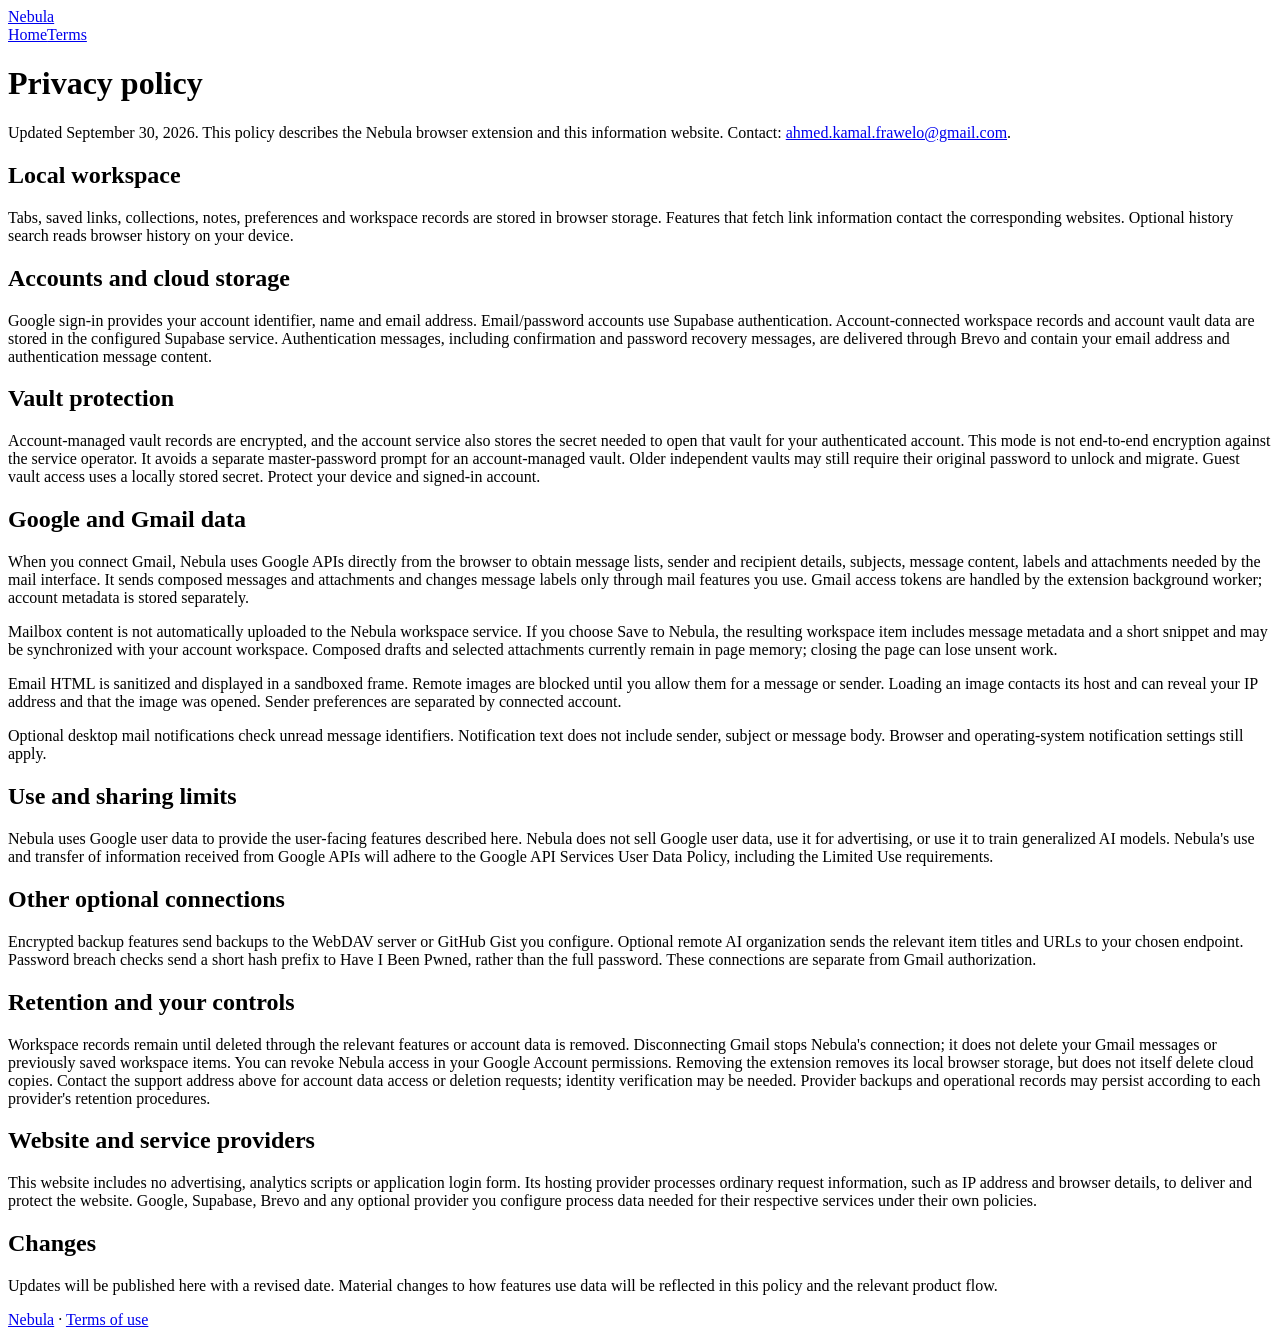
==== privacy.html @ 70a05507 "Publish Nebula information page: privacy.html" ====
<!doctype html>
<html lang="en"><head><meta charset="utf-8"><meta name="viewport" content="width=device-width,initial-scale=1"><title>Nebula — Privacy policy</title><link rel="stylesheet" href="style.css"></head><body><header><a href="./" class="brand">Nebula</a><nav aria-label="Main"><a href="./">Home</a><a href="terms.html">Terms</a></nav></header><main>
<h1>Privacy policy</h1><p>Updated September 30, 2026. This policy describes the Nebula browser extension and this information website. Contact: <a href="mailto:ahmed.kamal.frawelo@gmail.com">ahmed.kamal.frawelo@gmail.com</a>.</p>
<h2>Local workspace</h2><p>Tabs, saved links, collections, notes, preferences and workspace records are stored in browser storage. Features that fetch link information contact the corresponding websites. Optional history search reads browser history on your device.</p>
<h2>Accounts and cloud storage</h2><p>Google sign-in provides your account identifier, name and email address. Email/password accounts use Supabase authentication. Account-connected workspace records and account vault data are stored in the configured Supabase service. Authentication messages, including confirmation and password recovery messages, are delivered through Brevo and contain your email address and authentication message content.</p>
<h2>Vault protection</h2><p>Account-managed vault records are encrypted, and the account service also stores the secret needed to open that vault for your authenticated account. This mode is not end-to-end encryption against the service operator. It avoids a separate master-password prompt for an account-managed vault. Older independent vaults may still require their original password to unlock and migrate. Guest vault access uses a locally stored secret. Protect your device and signed-in account.</p>
<h2>Google and Gmail data</h2><p>When you connect Gmail, Nebula uses Google APIs directly from the browser to obtain message lists, sender and recipient details, subjects, message content, labels and attachments needed by the mail interface. It sends composed messages and attachments and changes message labels only through mail features you use. Gmail access tokens are handled by the extension background worker; account metadata is stored separately.</p>
<p>Mailbox content is not automatically uploaded to the Nebula workspace service. If you choose Save to Nebula, the resulting workspace item includes message metadata and a short snippet and may be synchronized with your account workspace. Composed drafts and selected attachments currently remain in page memory; closing the page can lose unsent work.</p>
<p>Email HTML is sanitized and displayed in a sandboxed frame. Remote images are blocked until you allow them for a message or sender. Loading an image contacts its host and can reveal your IP address and that the image was opened. Sender preferences are separated by connected account.</p>
<p>Optional desktop mail notifications check unread message identifiers. Notification text does not include sender, subject or message body. Browser and operating-system notification settings still apply.</p>
<h2>Use and sharing limits</h2><p>Nebula uses Google user data to provide the user-facing features described here. Nebula does not sell Google user data, use it for advertising, or use it to train generalized AI models. Nebula's use and transfer of information received from Google APIs will adhere to the Google API Services User Data Policy, including the Limited Use requirements.</p>
<h2>Other optional connections</h2><p>Encrypted backup features send backups to the WebDAV server or GitHub Gist you configure. Optional remote AI organization sends the relevant item titles and URLs to your chosen endpoint. Password breach checks send a short hash prefix to Have I Been Pwned, rather than the full password. These connections are separate from Gmail authorization.</p>
<h2>Retention and your controls</h2><p>Workspace records remain until deleted through the relevant features or account data is removed. Disconnecting Gmail stops Nebula's connection; it does not delete your Gmail messages or previously saved workspace items. You can revoke Nebula access in your Google Account permissions. Removing the extension removes its local browser storage, but does not itself delete cloud copies. Contact the support address above for account data access or deletion requests; identity verification may be needed. Provider backups and operational records may persist according to each provider's retention procedures.</p>
<h2>Website and service providers</h2><p>This website includes no advertising, analytics scripts or application login form. Its hosting provider processes ordinary request information, such as IP address and browser details, to deliver and protect the website. Google, Supabase, Brevo and any optional provider you configure process data needed for their respective services under their own policies.</p>
<h2>Changes</h2><p>Updates will be published here with a revised date. Material changes to how features use data will be reflected in this policy and the relevant product flow.</p>
</main><footer><a href="./">Nebula</a> · <a href="terms.html">Terms of use</a></footer></body></html>
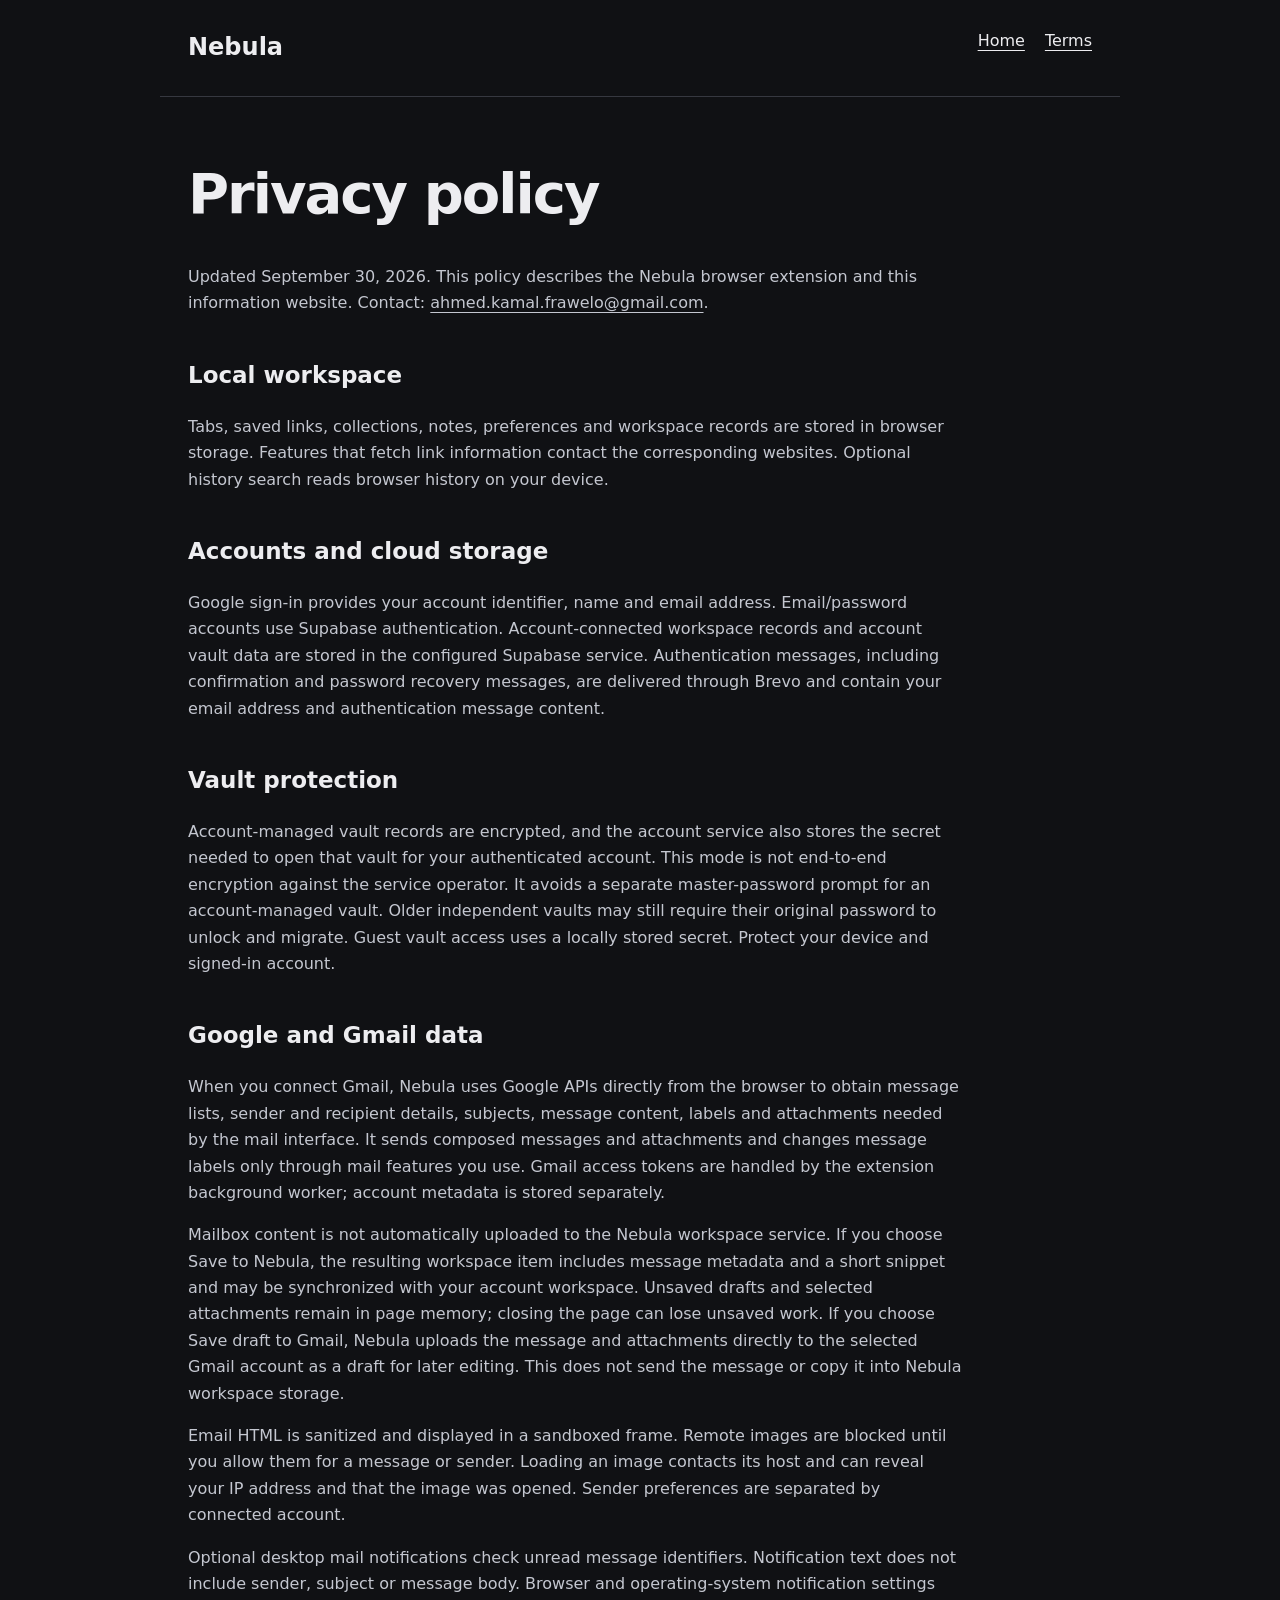
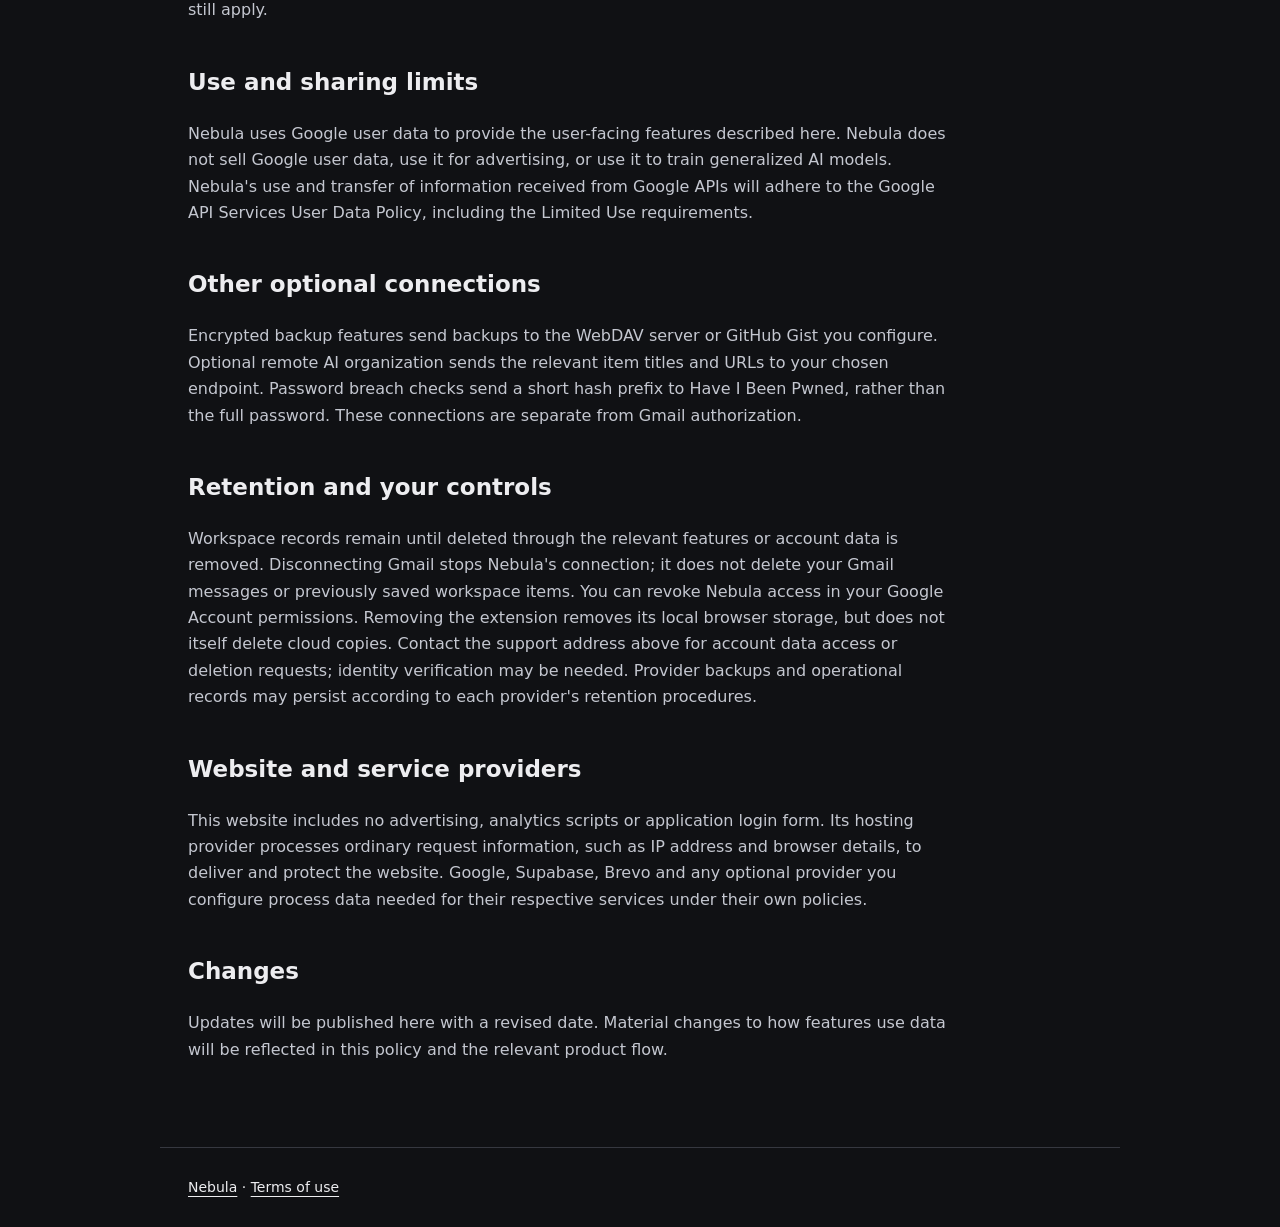
==== commit 371a9e05: "docs: explain explicit Gmail draft storage" ====
--- a/privacy.html
+++ b/privacy.html
@@ -1,16 +1,16 @@
-<!doctype html>
-<html lang="en"><head><meta charset="utf-8"><meta name="viewport" content="width=device-width,initial-scale=1"><title>Nebula — Privacy policy</title><link rel="stylesheet" href="style.css"></head><body><header><a href="./" class="brand">Nebula</a><nav aria-label="Main"><a href="./">Home</a><a href="terms.html">Terms</a></nav></header><main>
-<h1>Privacy policy</h1><p>Updated September 30, 2026. This policy describes the Nebula browser extension and this information website. Contact: <a href="mailto:ahmed.kamal.frawelo@gmail.com">ahmed.kamal.frawelo@gmail.com</a>.</p>
-<h2>Local workspace</h2><p>Tabs, saved links, collections, notes, preferences and workspace records are stored in browser storage. Features that fetch link information contact the corresponding websites. Optional history search reads browser history on your device.</p>
-<h2>Accounts and cloud storage</h2><p>Google sign-in provides your account identifier, name and email address. Email/password accounts use Supabase authentication. Account-connected workspace records and account vault data are stored in the configured Supabase service. Authentication messages, including confirmation and password recovery messages, are delivered through Brevo and contain your email address and authentication message content.</p>
-<h2>Vault protection</h2><p>Account-managed vault records are encrypted, and the account service also stores the secret needed to open that vault for your authenticated account. This mode is not end-to-end encryption against the service operator. It avoids a separate master-password prompt for an account-managed vault. Older independent vaults may still require their original password to unlock and migrate. Guest vault access uses a locally stored secret. Protect your device and signed-in account.</p>
-<h2>Google and Gmail data</h2><p>When you connect Gmail, Nebula uses Google APIs directly from the browser to obtain message lists, sender and recipient details, subjects, message content, labels and attachments needed by the mail interface. It sends composed messages and attachments and changes message labels only through mail features you use. Gmail access tokens are handled by the extension background worker; account metadata is stored separately.</p>
-<p>Mailbox content is not automatically uploaded to the Nebula workspace service. If you choose Save to Nebula, the resulting workspace item includes message metadata and a short snippet and may be synchronized with your account workspace. Composed drafts and selected attachments currently remain in page memory; closing the page can lose unsent work.</p>
-<p>Email HTML is sanitized and displayed in a sandboxed frame. Remote images are blocked until you allow them for a message or sender. Loading an image contacts its host and can reveal your IP address and that the image was opened. Sender preferences are separated by connected account.</p>
-<p>Optional desktop mail notifications check unread message identifiers. Notification text does not include sender, subject or message body. Browser and operating-system notification settings still apply.</p>
-<h2>Use and sharing limits</h2><p>Nebula uses Google user data to provide the user-facing features described here. Nebula does not sell Google user data, use it for advertising, or use it to train generalized AI models. Nebula's use and transfer of information received from Google APIs will adhere to the Google API Services User Data Policy, including the Limited Use requirements.</p>
-<h2>Other optional connections</h2><p>Encrypted backup features send backups to the WebDAV server or GitHub Gist you configure. Optional remote AI organization sends the relevant item titles and URLs to your chosen endpoint. Password breach checks send a short hash prefix to Have I Been Pwned, rather than the full password. These connections are separate from Gmail authorization.</p>
-<h2>Retention and your controls</h2><p>Workspace records remain until deleted through the relevant features or account data is removed. Disconnecting Gmail stops Nebula's connection; it does not delete your Gmail messages or previously saved workspace items. You can revoke Nebula access in your Google Account permissions. Removing the extension removes its local browser storage, but does not itself delete cloud copies. Contact the support address above for account data access or deletion requests; identity verification may be needed. Provider backups and operational records may persist according to each provider's retention procedures.</p>
-<h2>Website and service providers</h2><p>This website includes no advertising, analytics scripts or application login form. Its hosting provider processes ordinary request information, such as IP address and browser details, to deliver and protect the website. Google, Supabase, Brevo and any optional provider you configure process data needed for their respective services under their own policies.</p>
-<h2>Changes</h2><p>Updates will be published here with a revised date. Material changes to how features use data will be reflected in this policy and the relevant product flow.</p>
-</main><footer><a href="./">Nebula</a> · <a href="terms.html">Terms of use</a></footer></body></html>
+<!doctype html>
+<html lang="en"><head><meta charset="utf-8"><meta name="viewport" content="width=device-width,initial-scale=1"><title>Nebula — Privacy policy</title><link rel="stylesheet" href="style.css"></head><body><header><a href="./" class="brand">Nebula</a><nav aria-label="Main"><a href="./">Home</a><a href="terms.html">Terms</a></nav></header><main>
+<h1>Privacy policy</h1><p>Updated September 30, 2026. This policy describes the Nebula browser extension and this information website. Contact: <a href="mailto:ahmed.kamal.frawelo@gmail.com">ahmed.kamal.frawelo@gmail.com</a>.</p>
+<h2>Local workspace</h2><p>Tabs, saved links, collections, notes, preferences and workspace records are stored in browser storage. Features that fetch link information contact the corresponding websites. Optional history search reads browser history on your device.</p>
+<h2>Accounts and cloud storage</h2><p>Google sign-in provides your account identifier, name and email address. Email/password accounts use Supabase authentication. Account-connected workspace records and account vault data are stored in the configured Supabase service. Authentication messages, including confirmation and password recovery messages, are delivered through Brevo and contain your email address and authentication message content.</p>
+<h2>Vault protection</h2><p>Account-managed vault records are encrypted, and the account service also stores the secret needed to open that vault for your authenticated account. This mode is not end-to-end encryption against the service operator. It avoids a separate master-password prompt for an account-managed vault. Older independent vaults may still require their original password to unlock and migrate. Guest vault access uses a locally stored secret. Protect your device and signed-in account.</p>
+<h2>Google and Gmail data</h2><p>When you connect Gmail, Nebula uses Google APIs directly from the browser to obtain message lists, sender and recipient details, subjects, message content, labels and attachments needed by the mail interface. It sends composed messages and attachments and changes message labels only through mail features you use. Gmail access tokens are handled by the extension background worker; account metadata is stored separately.</p>
+<p>Mailbox content is not automatically uploaded to the Nebula workspace service. If you choose Save to Nebula, the resulting workspace item includes message metadata and a short snippet and may be synchronized with your account workspace. Unsaved drafts and selected attachments remain in page memory; closing the page can lose unsaved work. If you choose Save draft to Gmail, Nebula uploads the message and attachments directly to the selected Gmail account as a draft for later editing. This does not send the message or copy it into Nebula workspace storage.</p>
+<p>Email HTML is sanitized and displayed in a sandboxed frame. Remote images are blocked until you allow them for a message or sender. Loading an image contacts its host and can reveal your IP address and that the image was opened. Sender preferences are separated by connected account.</p>
+<p>Optional desktop mail notifications check unread message identifiers. Notification text does not include sender, subject or message body. Browser and operating-system notification settings still apply.</p>
+<h2>Use and sharing limits</h2><p>Nebula uses Google user data to provide the user-facing features described here. Nebula does not sell Google user data, use it for advertising, or use it to train generalized AI models. Nebula's use and transfer of information received from Google APIs will adhere to the Google API Services User Data Policy, including the Limited Use requirements.</p>
+<h2>Other optional connections</h2><p>Encrypted backup features send backups to the WebDAV server or GitHub Gist you configure. Optional remote AI organization sends the relevant item titles and URLs to your chosen endpoint. Password breach checks send a short hash prefix to Have I Been Pwned, rather than the full password. These connections are separate from Gmail authorization.</p>
+<h2>Retention and your controls</h2><p>Workspace records remain until deleted through the relevant features or account data is removed. Disconnecting Gmail stops Nebula's connection; it does not delete your Gmail messages or previously saved workspace items. You can revoke Nebula access in your Google Account permissions. Removing the extension removes its local browser storage, but does not itself delete cloud copies. Contact the support address above for account data access or deletion requests; identity verification may be needed. Provider backups and operational records may persist according to each provider's retention procedures.</p>
+<h2>Website and service providers</h2><p>This website includes no advertising, analytics scripts or application login form. Its hosting provider processes ordinary request information, such as IP address and browser details, to deliver and protect the website. Google, Supabase, Brevo and any optional provider you configure process data needed for their respective services under their own policies.</p>
+<h2>Changes</h2><p>Updates will be published here with a revised date. Material changes to how features use data will be reflected in this policy and the relevant product flow.</p>
+</main><footer><a href="./">Nebula</a> · <a href="terms.html">Terms of use</a></footer></body></html>
--- a/style.css
+++ b/style.css
@@ -0,0 +1 @@
+:root{color-scheme:dark light;font-family:system-ui,sans-serif;line-height:1.65;background:#101114;color:#ededf0}*{box-sizing:border-box}body{margin:0}header,main,footer{max-width:960px;margin:auto;padding:28px}header{display:flex;justify-content:space-between;gap:24px;border-bottom:1px solid #363840}nav{display:flex;gap:20px;flex-wrap:wrap}a{color:inherit;text-underline-offset:4px}.brand{font-weight:750;text-decoration:none;font-size:24px}h1{font-size:clamp(32px,5vw,56px);line-height:1.15;letter-spacing:-.035em}h2{font-size:23px;margin-top:40px}p{max-width:76ch;color:#c4c7d0}.eyebrow{font-size:12px;letter-spacing:.15em;margin-top:40px}section{padding:8px 0}footer{border-top:1px solid #363840;font-size:14px;margin-top:40px}a:focus-visible{outline:2px solid #9caaff;outline-offset:5px}@media(max-width:540px){header{display:block}nav{margin-top:16px}header,main,footer{padding:22px}}
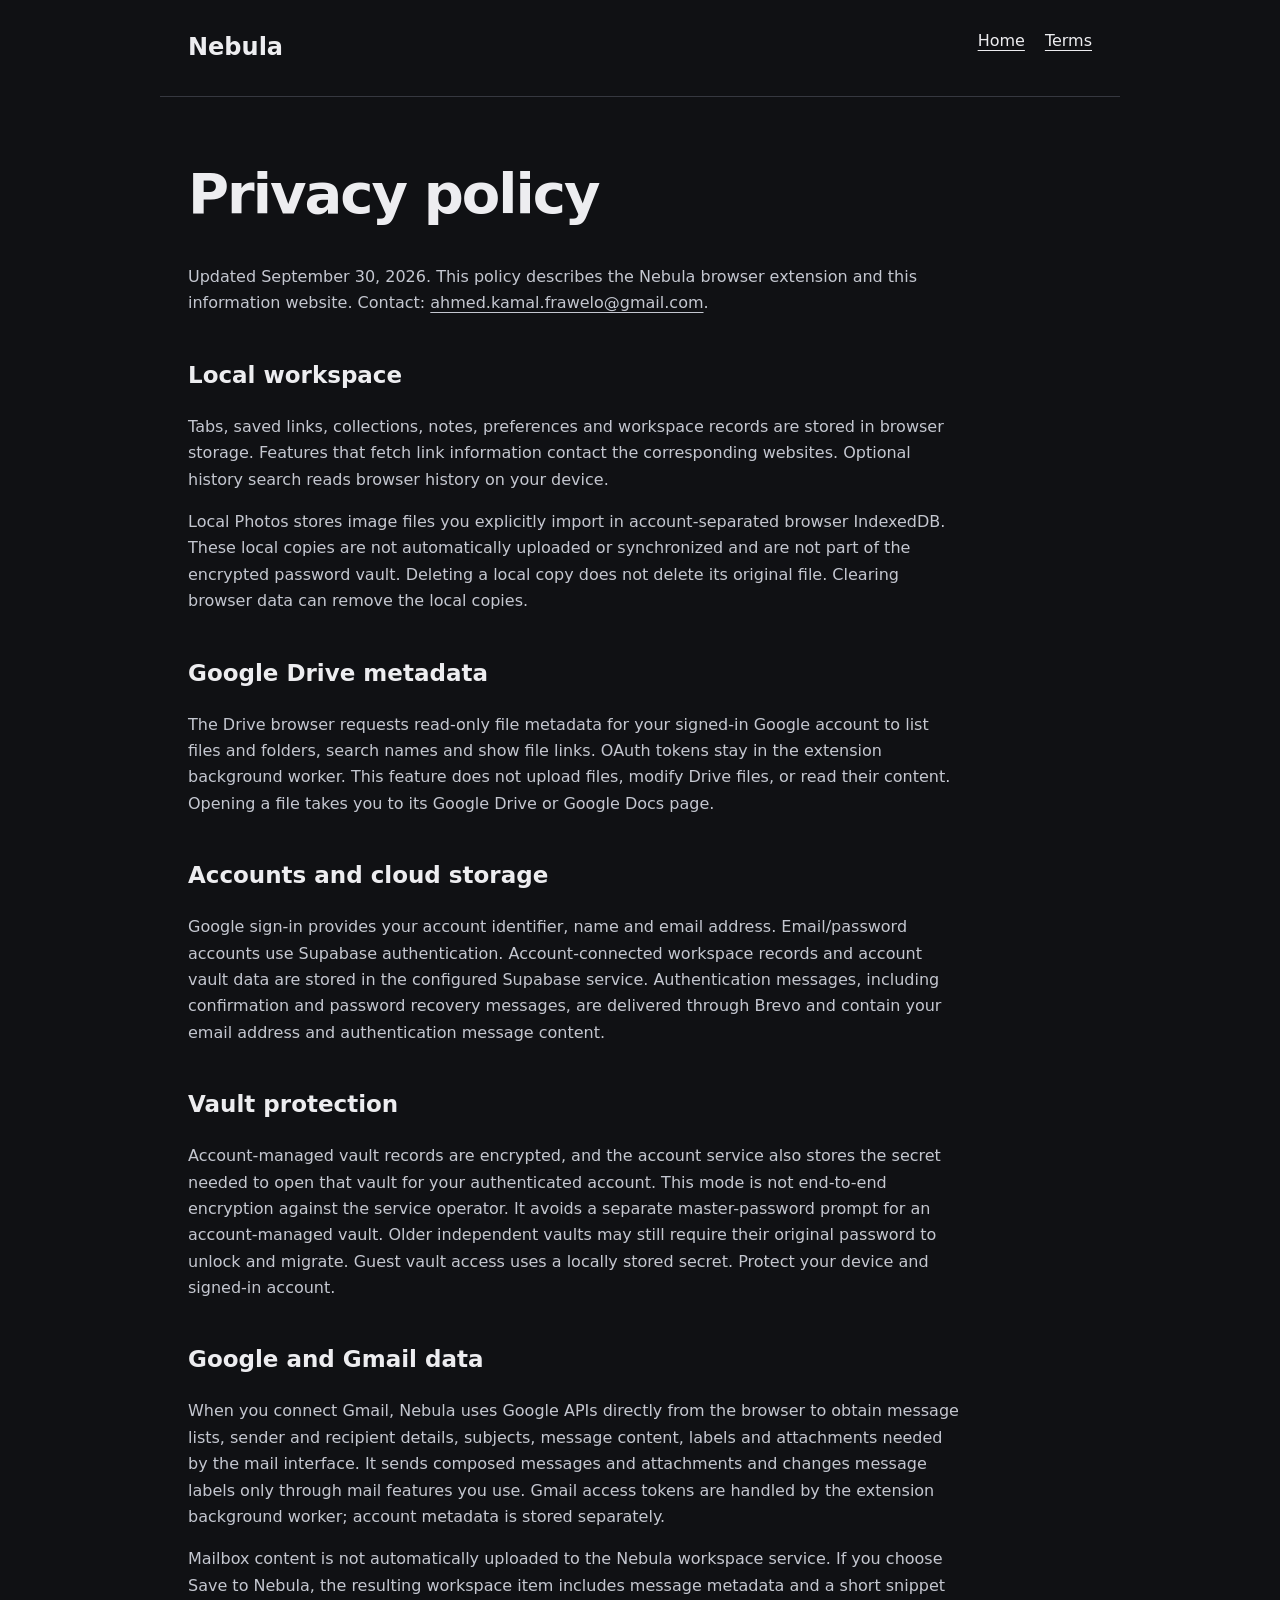
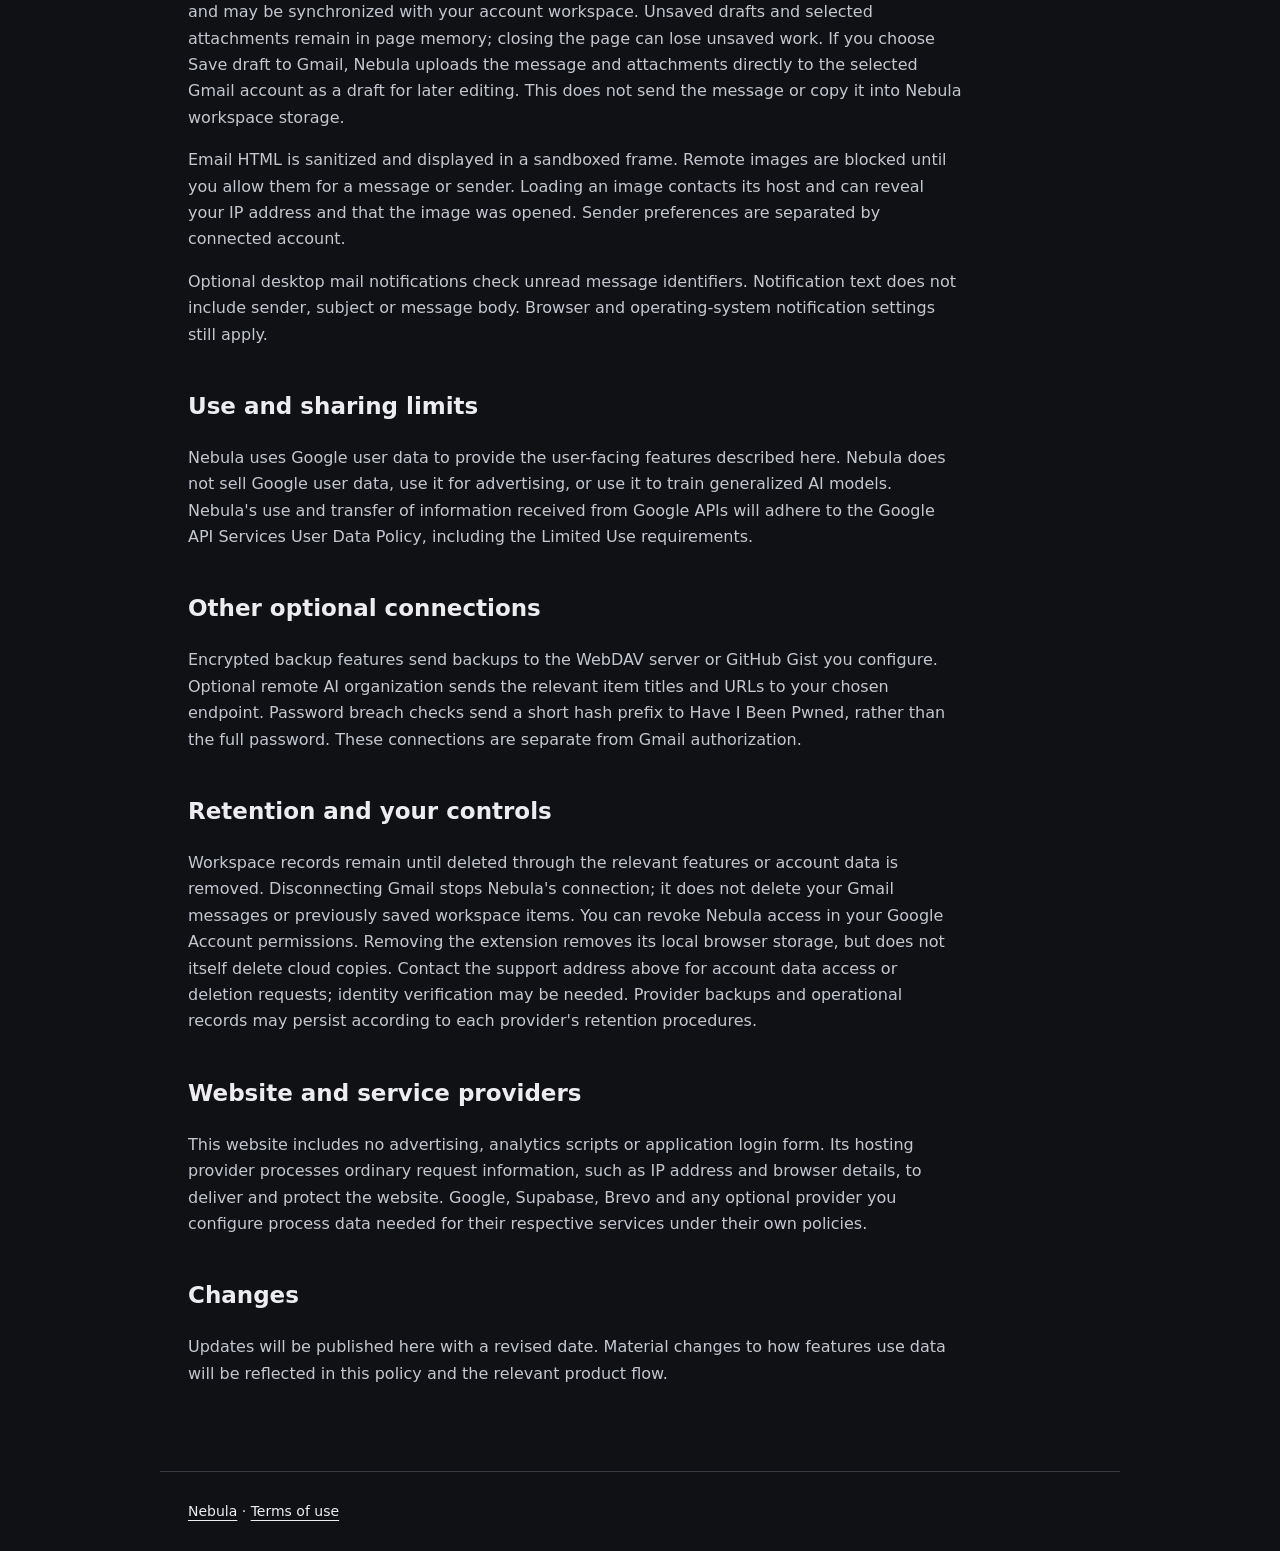
==== commit 0542cb31: "docs: disclose local photos and read-only Drive metadata" ====
--- a/privacy.html
+++ b/privacy.html
@@ -2,6 +2,8 @@
 <html lang="en"><head><meta charset="utf-8"><meta name="viewport" content="width=device-width,initial-scale=1"><title>Nebula — Privacy policy</title><link rel="stylesheet" href="style.css"></head><body><header><a href="./" class="brand">Nebula</a><nav aria-label="Main"><a href="./">Home</a><a href="terms.html">Terms</a></nav></header><main>
 <h1>Privacy policy</h1><p>Updated September 30, 2026. This policy describes the Nebula browser extension and this information website. Contact: <a href="mailto:ahmed.kamal.frawelo@gmail.com">ahmed.kamal.frawelo@gmail.com</a>.</p>
 <h2>Local workspace</h2><p>Tabs, saved links, collections, notes, preferences and workspace records are stored in browser storage. Features that fetch link information contact the corresponding websites. Optional history search reads browser history on your device.</p>
+<p>Local Photos stores image files you explicitly import in account-separated browser IndexedDB. These local copies are not automatically uploaded or synchronized and are not part of the encrypted password vault. Deleting a local copy does not delete its original file. Clearing browser data can remove the local copies.</p>
+<h2>Google Drive metadata</h2><p>The Drive browser requests read-only file metadata for your signed-in Google account to list files and folders, search names and show file links. OAuth tokens stay in the extension background worker. This feature does not upload files, modify Drive files, or read their content. Opening a file takes you to its Google Drive or Google Docs page.</p>
 <h2>Accounts and cloud storage</h2><p>Google sign-in provides your account identifier, name and email address. Email/password accounts use Supabase authentication. Account-connected workspace records and account vault data are stored in the configured Supabase service. Authentication messages, including confirmation and password recovery messages, are delivered through Brevo and contain your email address and authentication message content.</p>
 <h2>Vault protection</h2><p>Account-managed vault records are encrypted, and the account service also stores the secret needed to open that vault for your authenticated account. This mode is not end-to-end encryption against the service operator. It avoids a separate master-password prompt for an account-managed vault. Older independent vaults may still require their original password to unlock and migrate. Guest vault access uses a locally stored secret. Protect your device and signed-in account.</p>
 <h2>Google and Gmail data</h2><p>When you connect Gmail, Nebula uses Google APIs directly from the browser to obtain message lists, sender and recipient details, subjects, message content, labels and attachments needed by the mail interface. It sends composed messages and attachments and changes message labels only through mail features you use. Gmail access tokens are handled by the extension background worker; account metadata is stored separately.</p>
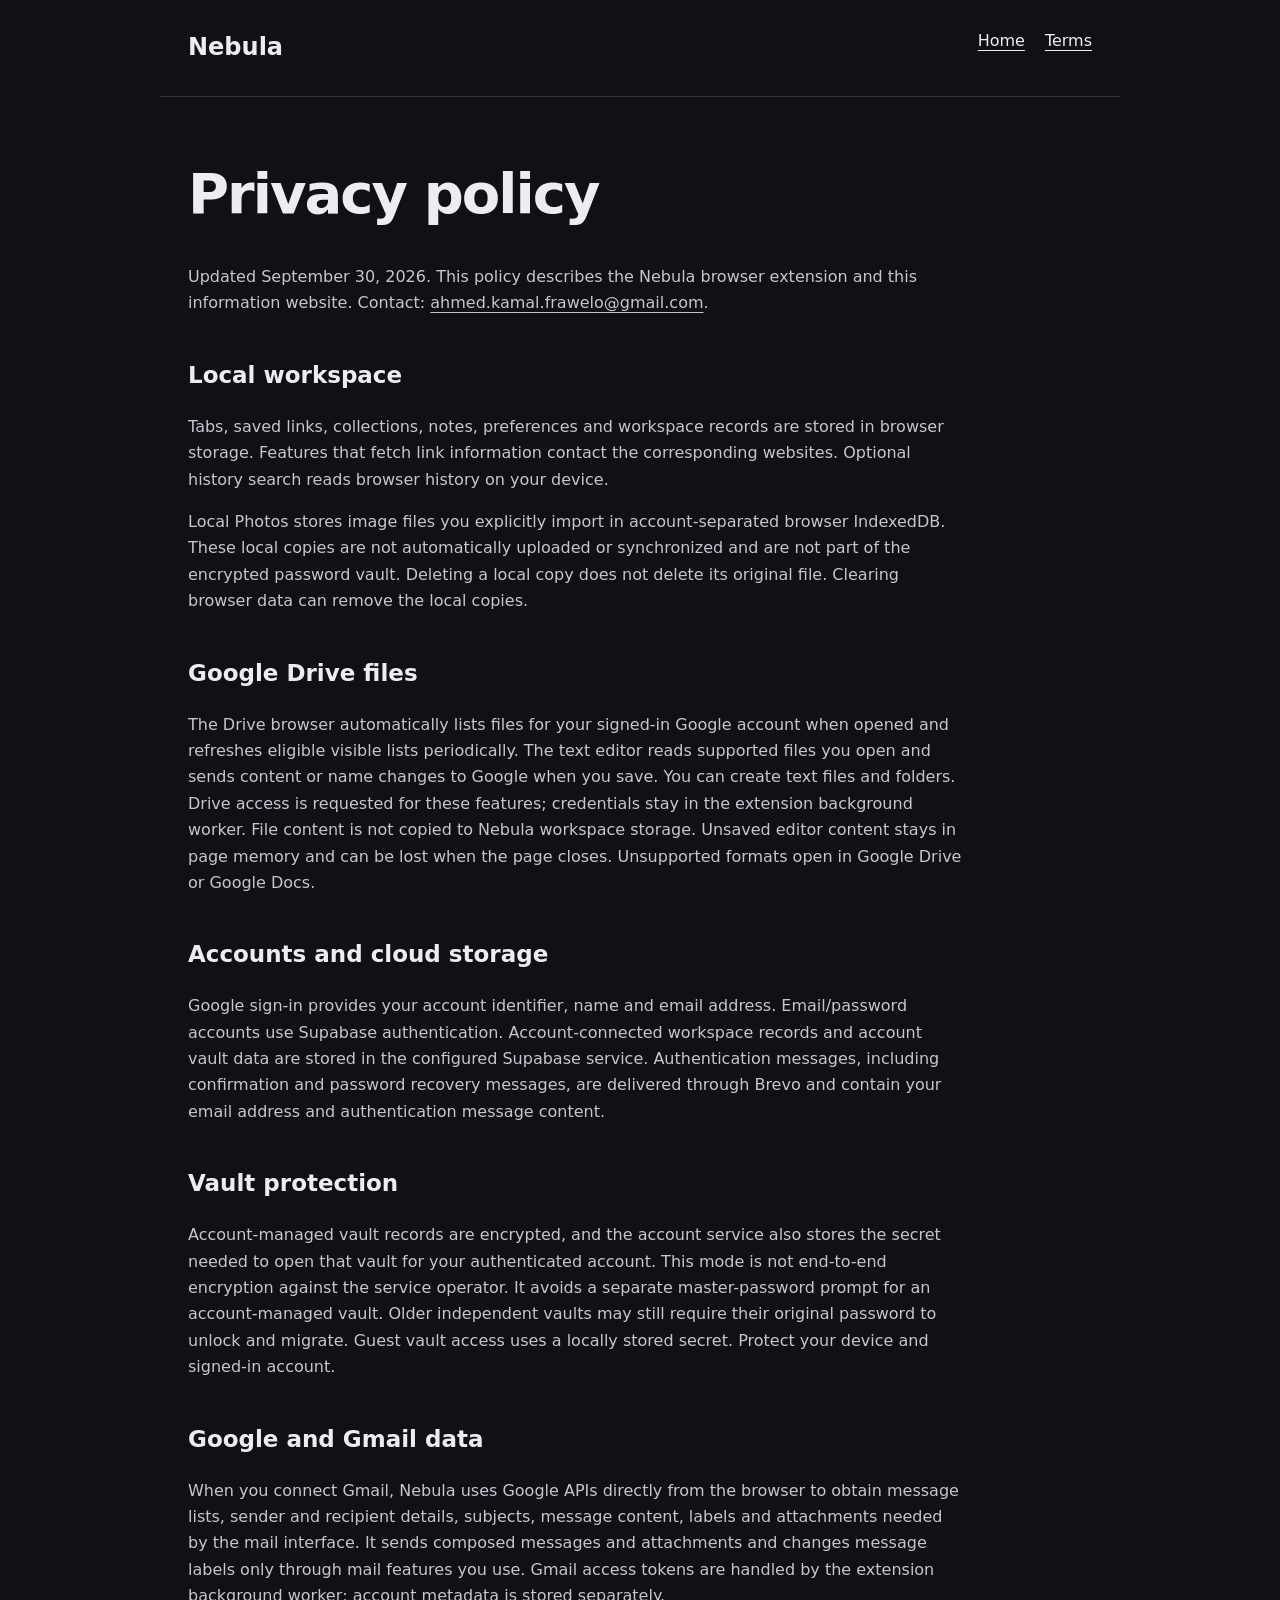
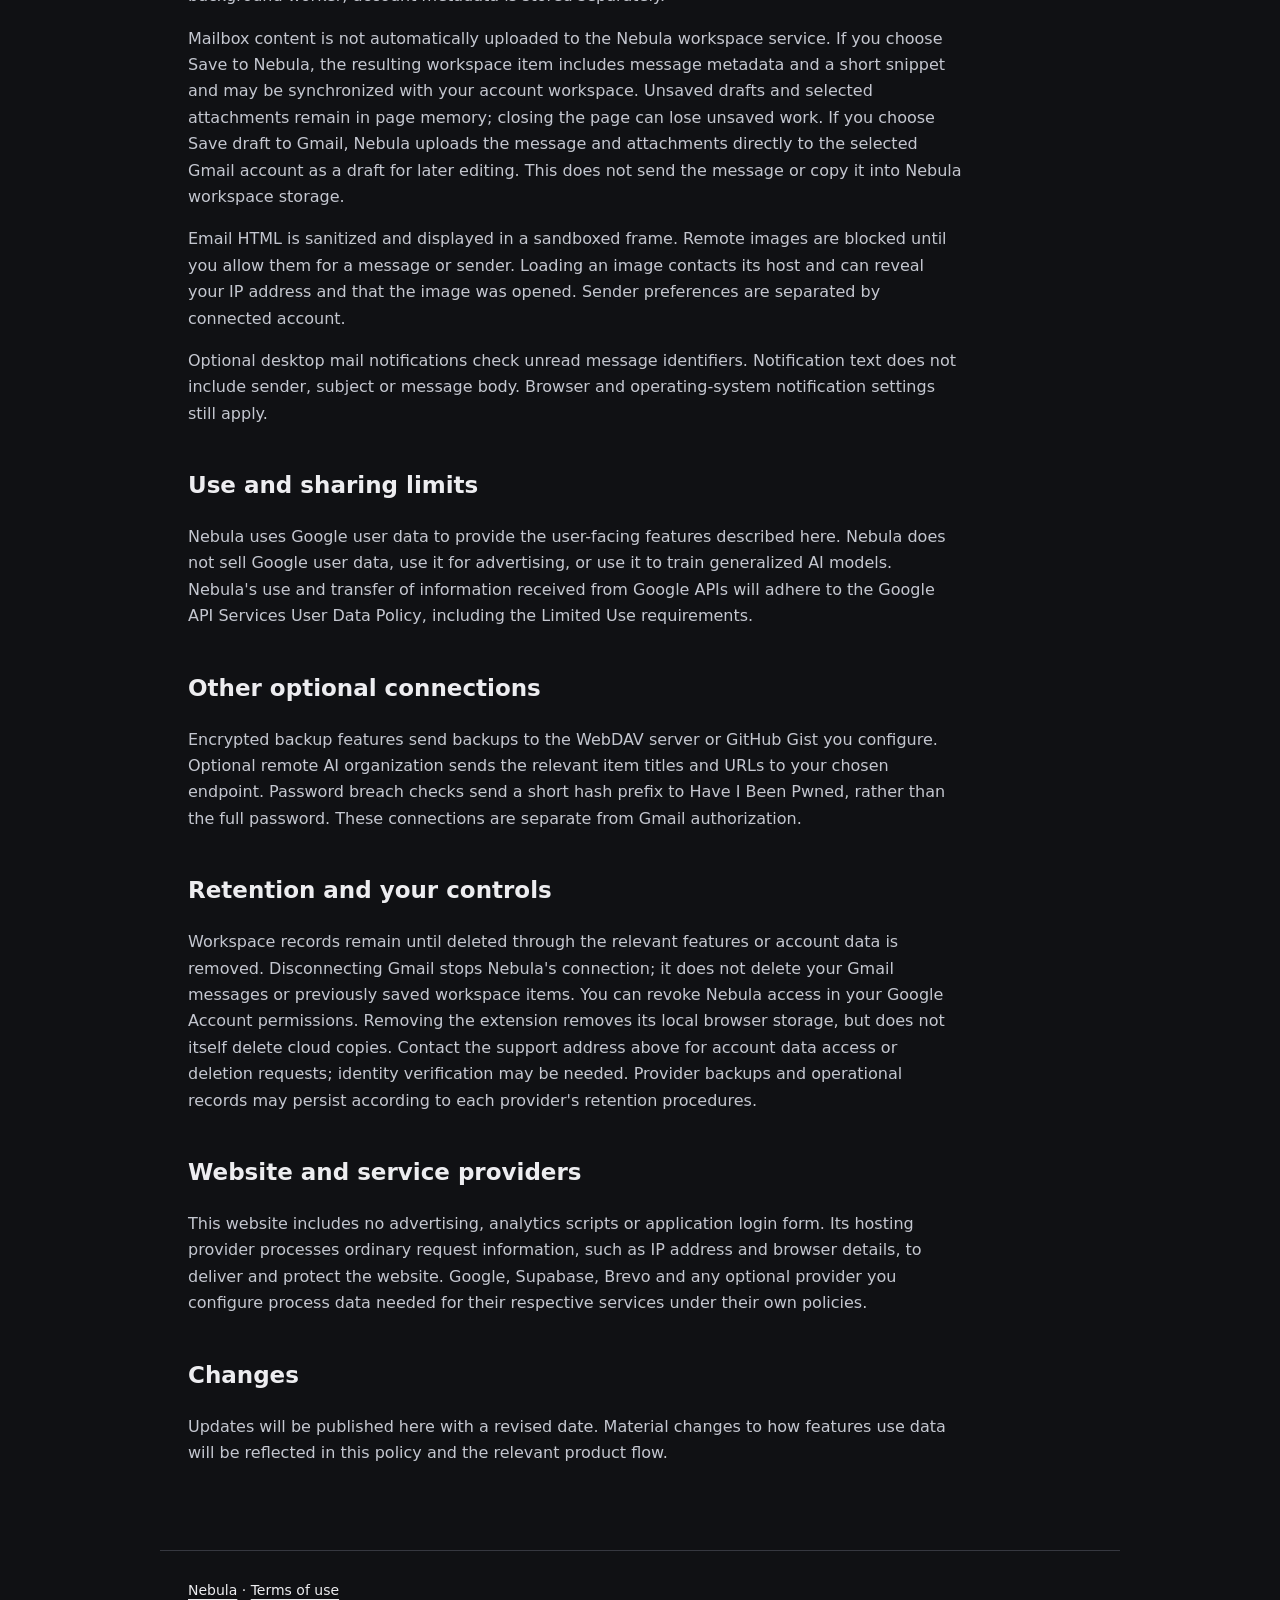
==== commit f063a071: "docs: disclose Drive content editor and automatic listing" ====
--- a/privacy.html
+++ b/privacy.html
@@ -3,7 +3,7 @@
 <h1>Privacy policy</h1><p>Updated September 30, 2026. This policy describes the Nebula browser extension and this information website. Contact: <a href="mailto:ahmed.kamal.frawelo@gmail.com">ahmed.kamal.frawelo@gmail.com</a>.</p>
 <h2>Local workspace</h2><p>Tabs, saved links, collections, notes, preferences and workspace records are stored in browser storage. Features that fetch link information contact the corresponding websites. Optional history search reads browser history on your device.</p>
 <p>Local Photos stores image files you explicitly import in account-separated browser IndexedDB. These local copies are not automatically uploaded or synchronized and are not part of the encrypted password vault. Deleting a local copy does not delete its original file. Clearing browser data can remove the local copies.</p>
-<h2>Google Drive metadata</h2><p>The Drive browser requests read-only file metadata for your signed-in Google account to list files and folders, search names and show file links. OAuth tokens stay in the extension background worker. This feature does not upload files, modify Drive files, or read their content. Opening a file takes you to its Google Drive or Google Docs page.</p>
+<h2>Google Drive files</h2><p>The Drive browser automatically lists files for your signed-in Google account when opened and refreshes eligible visible lists periodically. The text editor reads supported files you open and sends content or name changes to Google when you save. You can create text files and folders. Drive access is requested for these features; credentials stay in the extension background worker. File content is not copied to Nebula workspace storage. Unsaved editor content stays in page memory and can be lost when the page closes. Unsupported formats open in Google Drive or Google Docs.</p>
 <h2>Accounts and cloud storage</h2><p>Google sign-in provides your account identifier, name and email address. Email/password accounts use Supabase authentication. Account-connected workspace records and account vault data are stored in the configured Supabase service. Authentication messages, including confirmation and password recovery messages, are delivered through Brevo and contain your email address and authentication message content.</p>
 <h2>Vault protection</h2><p>Account-managed vault records are encrypted, and the account service also stores the secret needed to open that vault for your authenticated account. This mode is not end-to-end encryption against the service operator. It avoids a separate master-password prompt for an account-managed vault. Older independent vaults may still require their original password to unlock and migrate. Guest vault access uses a locally stored secret. Protect your device and signed-in account.</p>
 <h2>Google and Gmail data</h2><p>When you connect Gmail, Nebula uses Google APIs directly from the browser to obtain message lists, sender and recipient details, subjects, message content, labels and attachments needed by the mail interface. It sends composed messages and attachments and changes message labels only through mail features you use. Gmail access tokens are handled by the extension background worker; account metadata is stored separately.</p>
